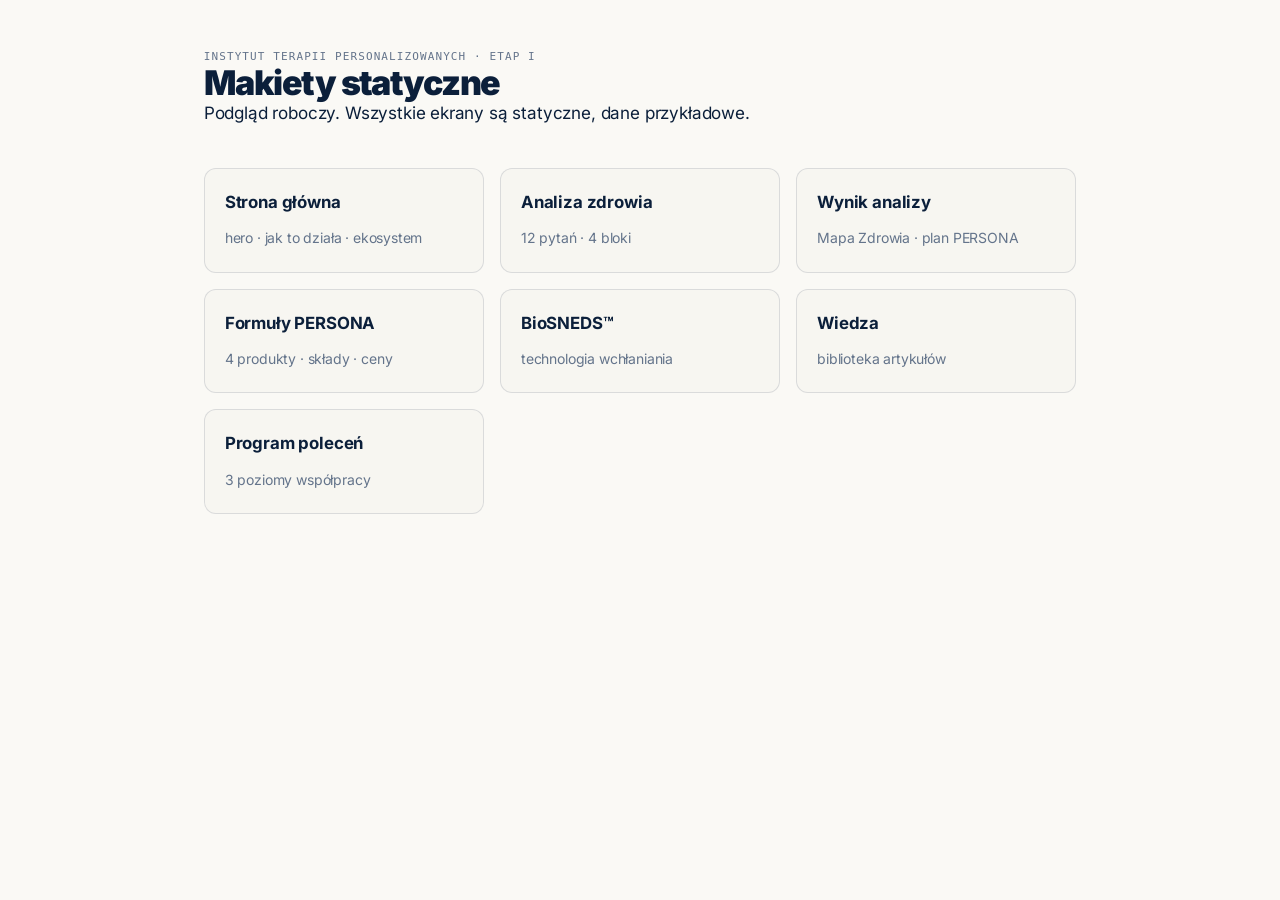
==== index.html @ d1f3e2e3 "ITP Stage I static mockups preview" ====
<!doctype html>
<html lang="pl">
<head>
<meta charset="utf-8">
<meta name="viewport" content="width=device-width, initial-scale=1">
<title>ITP — makiety Etap I</title>
<link rel="stylesheet" href="styles/tokens.css">
<style>
  body { background: var(--ivory-bright); color: var(--ink); }
  .wrap { max-width: 980px; margin-inline: auto; padding: var(--sp-9) var(--sp-gutter) var(--sp-12); }
  .grid { display: grid; gap: var(--sp-4); grid-template-columns: repeat(auto-fill, minmax(240px, 1fr)); margin-top: var(--sp-8); }
  .tile { display: block; padding: var(--sp-5); border: 1px solid var(--line); border-radius: var(--r-md, 10px); background: var(--ivory); text-decoration: none; color: inherit; transition: transform .15s ease, box-shadow .15s ease; }
  .tile:hover { transform: translateY(-2px); box-shadow: 0 8px 24px rgba(11,31,58,.10); }
  .tile b { display: block; font-size: var(--t-h5, 1.05rem); margin-bottom: var(--sp-2); }
  .tile span { font-size: var(--t-small, .875rem); color: var(--ink-muted); }
  .k { font-family: var(--ff-mono, monospace); text-transform: uppercase; letter-spacing: var(--ls-mono, .08em); font-size: var(--t-micro, .72rem); color: var(--ink-muted); }
</style>
</head>
<body>
<div class="wrap">
  <p class="k">Instytut Terapii Personalizowanych · Etap I</p>
  <h1>Makiety statyczne</h1>
  <p>Podgląd roboczy. Wszystkie ekrany są statyczne, dane przykładowe.</p>
  <div class="grid">
    <a class="tile" href="mockups/hero.html"><b>Strona główna</b><span>hero · jak to działa · ekosystem</span></a>
    <a class="tile" href="mockups/quiz.html"><b>Analiza zdrowia</b><span>12 pytań · 4 bloki</span></a>
    <a class="tile" href="mockups/result.html"><b>Wynik analizy</b><span>Mapa Zdrowia · plan PERSONA</span></a>
    <a class="tile" href="mockups/product.html"><b>Formuły PERSONA</b><span>4 produkty · składy · ceny</span></a>
    <a class="tile" href="mockups/biosneds.html"><b>BioSNEDS™</b><span>technologia wchłaniania</span></a>
    <a class="tile" href="mockups/blog.html"><b>Wiedza</b><span>biblioteka artykułów</span></a>
    <a class="tile" href="mockups/affiliate.html"><b>Program poleceń</b><span>3 poziomy współpracy</span></a>
  </div>
</div>
</body>
</html>
---- styles/tokens.css ----
/* ==========================================================================
   ITP — DESIGN TOKENS + SHARED COMPONENT LAYER
   Authority: "ARCHITECTURAL AND STRATEGIC DOCUMENT: ITP PLATFORM (PERSONA)",
   section 7.2 (Color Palette and UI Kit). That document has precedence over
   every earlier project description.

   Palette   navy #0B1F3A · charcoal #202124 · off-white #F7F6F1 / #FAF9F5
             electric cyan #00CFFF (technology / personalization accent only)
   Type      headings Inter Black/ExtraBold · body Inter Regular/Medium
             technical parameters, identifiers, code: Space Mono
   Craft bar Function Health (functionhealth.com) — captured desktop 1440 and
             mobile 390 in ref/functionhealth/. Matched: floating pill nav,
             sticky promo bar, 64-80px display scale, 11px/1.1px-tracked mono
             micro-labels, 12px cards with inline UI artefacts, numbered steps,
             999px pill CTA pairs, very generous vertical rhythm.
             Pushed further: Inter Black instead of a light didone, cyan
             hairline data-viz, hexagonal profile geometry, mono parameter
             tables, navy full-bleed technology chapters.
   ========================================================================== */

/* --------------------------------------------------------------------------
   0 · FONTS (self-hosted; latin + latin-ext for Polish diacritics)
   ----------------------------------------------------------------------- */

@font-face {
  font-family: 'Inter';
  font-style: normal;
  font-weight: 100 900;
  font-display: swap;
  src: url('../fonts/inter-latin-ext.woff2') format('woff2');
  unicode-range: U+0100-02BA, U+02BD-02C5, U+02C7-02CC, U+02CE-02D7, U+02DD-02FF,
    U+0304, U+0308, U+0329, U+1D00-1DBF, U+1E00-1E9F, U+1EF2-1EFF, U+2020,
    U+20A0-20AB, U+20AD-20C0, U+2113, U+2C60-2C7F, U+A720-A7FF;
}
@font-face {
  font-family: 'Inter';
  font-style: normal;
  font-weight: 100 900;
  font-display: swap;
  src: url('../fonts/inter-latin.woff2') format('woff2');
  unicode-range: U+0000-00FF, U+0131, U+0152-0153, U+02BB-02BC, U+02C6, U+02DA,
    U+02DC, U+0304, U+0308, U+0329, U+2000-206F, U+20AC, U+2122, U+2191, U+2193,
    U+2212, U+2215, U+FEFF, U+FFFD;
}
@font-face {
  font-family: 'Space Mono';
  font-style: normal;
  font-weight: 400;
  font-display: swap;
  src: url('../fonts/spacemono-400-latin-ext.woff2') format('woff2');
  unicode-range: U+0100-02BA, U+02BD-02C5, U+02C7-02CC, U+02CE-02D7, U+02DD-02FF,
    U+0304, U+0308, U+0329, U+1D00-1DBF, U+1E00-1E9F, U+1EF2-1EFF, U+2020,
    U+20A0-20AB, U+20AD-20C0, U+2113, U+2C60-2C7F, U+A720-A7FF;
}
@font-face {
  font-family: 'Space Mono';
  font-style: normal;
  font-weight: 400;
  font-display: swap;
  src: url('../fonts/spacemono-400-latin.woff2') format('woff2');
  unicode-range: U+0000-00FF, U+0131, U+0152-0153, U+02BB-02BC, U+02C6, U+02DA,
    U+02DC, U+0304, U+0308, U+0329, U+2000-206F, U+20AC, U+2122, U+2191, U+2193,
    U+2212, U+2215, U+FEFF, U+FFFD;
}
@font-face {
  font-family: 'Space Mono';
  font-style: normal;
  font-weight: 700;
  font-display: swap;
  src: url('../fonts/spacemono-700-latin-ext.woff2') format('woff2');
  unicode-range: U+0100-02BA, U+02BD-02C5, U+02C7-02CC, U+02CE-02D7, U+02DD-02FF,
    U+0304, U+0308, U+0329, U+1D00-1DBF, U+1E00-1E9F, U+1EF2-1EFF, U+2020,
    U+20A0-20AB, U+20AD-20C0, U+2113, U+2C60-2C7F, U+A720-A7FF;
}
@font-face {
  font-family: 'Space Mono';
  font-style: normal;
  font-weight: 700;
  font-display: swap;
  src: url('../fonts/spacemono-700-latin.woff2') format('woff2');
  unicode-range: U+0000-00FF, U+0131, U+0152-0153, U+02BB-02BC, U+02C6, U+02DA,
    U+02DC, U+0304, U+0308, U+0329, U+2000-206F, U+20AC, U+2122, U+2191, U+2193,
    U+2212, U+2215, U+FEFF, U+FFFD;
}

:root {

  /* ----------------------------------------------------------------------
     1 · COLOUR — three families only: navy, off-white, electric cyan.
     Product-line hues are the single sanctioned exception (doc 7.2).
     ------------------------------------------------------------------- */

  /* Navy — the deep colour: text, structures, technology chapters */
  --navy-950: #060F1F;   /* deepest ground, footer                        */
  --navy-900: #0B1F3A;   /* CANONICAL corporate navy (doc 7.2)            */
  --navy-800: #102A4C;   /* lifted navy surface, cards on navy            */
  --navy-700: #16375F;   /* hover / raised                                */
  --navy-600: #1D4675;   /* borders and dividers on navy                  */
  --navy-500: #2C5B8F;   /* muted structure on navy                       */
  --charcoal: #202124;   /* charcoal black (doc 7.2) — mono, fine print   */

  /* Off-white / ivory — the primary background */
  --ivory:        #F7F6F1;  /* CANONICAL primary background (doc 7.2)     */
  --ivory-bright: #FAF9F5;  /* CANONICAL alternate background (doc 7.2)   */
  --ivory-white:  #FFFFFF;  /* card ground where maximum lift is needed   */
  --ivory-sunk:   #EFEDE6;  /* recessed panels, table zebra, input wells  */
  --ivory-edge:   #E3E0D6;  /* warm hairline on light grounds             */

  /* Electric cyan — technology and personalization ONLY. Never decorative. */
  --cyan:       #00CFFF;    /* CANONICAL accent (doc 7.2)                 */
  --cyan-deep:  #0084AD;    /* cyan that passes AA as text on off-white   */
  --cyan-ink:   #005E7C;    /* cyan-family text at small sizes            */
  --cyan-soft:  #7FE4FF;    /* cyan on navy, secondary data series        */
  --cyan-wash:  #E4F8FF;    /* palest cyan fill on off-white              */
  --cyan-glow:  rgba(0, 207, 255, .30);  /* focus ring, molecular glow    */
  --cyan-haze:  rgba(0, 207, 255, .10);  /* faint tech tint               */

  /* Product-line identity (doc 7.2: "each formula has its own colour code") */
  --f1-digest:  #E5943C;    /* Formula 1 · DigestEase Pro                 */
  --f2-neuro:   #7C6CF5;    /* Formula 2 · NeuroSynapse                   */
  --f3-inflam:  #F2635A;    /* Formula 3 · InflamShield                   */
  --f4-vital:   #00C39A;    /* Formula 4 · VitalCore                      */

  /* Text roles */
  --ink:        #0B1F3A;    /* headings and body on off-white             */
  --ink-2:      #3B4C63;    /* lead paragraphs                            */
  --ink-muted:  #64748B;    /* captions, secondary                        */
  --ink-faint:  #8A96A8;    /* disabled, placeholder                      */
  --on-navy:        #F7F6F1;
  --on-navy-soft:   rgba(247, 246, 241, .76);
  --on-navy-muted:  rgba(247, 246, 241, .56);
  --on-navy-faint:  rgba(247, 246, 241, .34);

  /* Hairlines */
  --line:         rgba(11, 31, 58, .12);
  --line-strong:  rgba(11, 31, 58, .22);
  --line-solid:   #E3E0D6;
  --line-navy:    rgba(247, 246, 241, .14);
  --line-navy-hi: rgba(247, 246, 241, .26);
  --line-cyan:    rgba(0, 207, 255, .38);

  /* Semantic */
  --ok:    #0F9D6B;
  --warn:  #C97A16;
  --alert: #D64545;

  /* ----------------------------------------------------------------------
     2 · TYPE
     ------------------------------------------------------------------- */

  --font-sans: 'Inter', ui-sans-serif, -apple-system, BlinkMacSystemFont,
    'Segoe UI', Roboto, Arial, sans-serif;
  --font-mono: 'Space Mono', 'JetBrains Mono', ui-monospace, SFMono-Regular,
    Menlo, Consolas, monospace;

  /* Display ramp — Inter Black, tight tracking, near-solid leading.
     Matches the Function Health 80/64/45/34px rhythm at our weight. */
  --t-display-1: clamp(2.85rem, 7.2vw, 5.25rem);  /* 46 -> 84px  hero      */
  --t-display-2: clamp(2.1rem, 4.6vw, 3.9rem);    /* 34 -> 62px  section   */
  --t-display-3: clamp(1.7rem, 2.6vw, 2.7rem);    /* 27 -> 43px  subsection*/
  --t-display-4: clamp(1.35rem, 1.7vw, 1.6rem);   /* 22 -> 26px  card head */
  --t-lead:      clamp(1.06rem, 1.25vw, 1.28rem); /* 17 -> 20.5px lead     */
  --t-body:      1.0625rem;                        /* 17px                  */
  --t-body-sm:   0.9375rem;                        /* 15px                  */
  --t-caption:   0.8125rem;                        /* 13px                  */
  --t-micro:     0.6875rem;                        /* 11px — mono labels    */

  --w-black:    900;
  --w-extra:    800;
  --w-bold:     700;
  --w-semi:     600;
  --w-medium:   500;
  --w-regular:  400;

  --ls-display: -.045em;   /* Inter Black needs negative tracking          */
  --ls-display-tight: -.05em;
  --ls-head:    -.03em;
  --ls-body:    -.01em;
  --ls-mono:    .10em;
  --ls-mono-wide: .16em;

  --lh-display: .93;
  --lh-head:    1.02;
  --lh-lead:    1.45;
  --lh-body:    1.62;

  /* ----------------------------------------------------------------------
     3 · SPACE — 4px base, generous section rhythm
     ------------------------------------------------------------------- */

  --sp-1: 4px;   --sp-2: 8px;    --sp-3: 12px;  --sp-4: 16px;
  --sp-5: 20px;  --sp-6: 24px;   --sp-7: 32px;  --sp-8: 40px;
  --sp-9: 48px;  --sp-10: 64px;  --sp-11: 80px; --sp-12: 96px;
  --sp-13: 128px; --sp-14: 160px;

  --sp-section:  clamp(72px, 9.5vw, 152px);   /* vertical section padding  */
  --sp-gutter:   clamp(20px, 4.2vw, 56px);    /* page side gutter          */
  --w-page:      1280px;                       /* max content width         */
  --w-narrow:    720px;                        /* measure for prose         */
  --w-mid:       960px;

  /* ----------------------------------------------------------------------
     4 · RADII, ELEVATION, MOTION
     ------------------------------------------------------------------- */

  --r-pill: 999px;
  --r-sm:   6px;
  --r-md:   12px;   /* Function Health card radius                        */
  --r-lg:   20px;
  --r-xl:   28px;

  --sh-1: 0 1px 2px rgba(11, 31, 58, .05);
  --sh-2: 0 2px 8px rgba(11, 31, 58, .06), 0 1px 2px rgba(11, 31, 58, .04);
  --sh-3: 0 12px 32px rgba(11, 31, 58, .09), 0 2px 6px rgba(11, 31, 58, .05);
  --sh-4: 0 28px 64px rgba(11, 31, 58, .14), 0 4px 12px rgba(11, 31, 58, .06);
  --sh-nav: 0 6px 28px rgba(6, 15, 31, .12);
  --sh-cyan: 0 0 0 1px var(--line-cyan), 0 8px 28px rgba(0, 207, 255, .16);

  --ease: cubic-bezier(.22, .61, .36, 1);
  --ease-out: cubic-bezier(.16, 1, .3, 1);
  --dur-1: 140ms;
  --dur-2: 240ms;
  --dur-3: 420ms;

  --ring: 0 0 0 3px var(--cyan-glow), 0 0 0 1px var(--cyan-deep);
}

/* ==========================================================================
   BASE
   ========================================================================== */

*, *::before, *::after { box-sizing: border-box; }

html {
  -webkit-text-size-adjust: 100%;
  scroll-behavior: smooth;
}

body {
  margin: 0;
  background: var(--ivory);
  color: var(--ink);
  font-family: var(--font-sans);
  font-size: var(--t-body);
  font-weight: var(--w-regular);
  line-height: var(--lh-body);
  letter-spacing: var(--ls-body);
  -webkit-font-smoothing: antialiased;
  -moz-osx-font-smoothing: grayscale;
  font-feature-settings: 'cv11' 1, 'ss01' 1;
}

h1, h2, h3, h4, h5 {
  margin: 0;
  font-weight: var(--w-black);
  letter-spacing: var(--ls-display);
  line-height: var(--lh-head);
  text-wrap: balance;
}

p { margin: 0; text-wrap: pretty; }

a { color: inherit; }

img, svg, canvas { display: block; max-width: 100%; }

button, input, select, textarea {
  font: inherit;
  letter-spacing: inherit;
  color: inherit;
}

:focus-visible {
  outline: none;
  box-shadow: var(--ring);
  border-radius: var(--r-sm);
}

::selection { background: var(--cyan); color: var(--navy-900); }

/* ==========================================================================
   TYPE UTILITIES
   ========================================================================== */

.t-d1 { font-size: var(--t-display-1); font-weight: var(--w-black);
        letter-spacing: var(--ls-display-tight); line-height: var(--lh-display); }
.t-d2 { font-size: var(--t-display-2); font-weight: var(--w-black);
        letter-spacing: var(--ls-display); line-height: .98; }
.t-d3 { font-size: var(--t-display-3); font-weight: var(--w-extra);
        letter-spacing: var(--ls-head); line-height: 1.06; }
.t-d4 { font-size: var(--t-display-4); font-weight: var(--w-bold);
        letter-spacing: var(--ls-head); line-height: 1.18; }
.t-lead { font-size: var(--t-lead); font-weight: var(--w-regular);
          line-height: var(--lh-lead); color: var(--ink-2);
          letter-spacing: -.012em; }
.t-caption { font-size: var(--t-caption); line-height: 1.5; color: var(--ink-muted); }

/* Cyan is the personalization accent: use it on a word, never on a sentence. */
.t-accent { color: var(--cyan-deep); }
.on-navy .t-accent, .navy .t-accent { color: var(--cyan); }

/* Mono — technical parameters, doses, prices, identifiers, code (doc 7.2) */
.mono {
  font-family: var(--font-mono);
  font-variant-ligatures: none;
  font-feature-settings: 'tnum' 1;
}

.eyebrow {
  display: inline-flex;
  align-items: center;
  gap: var(--sp-2);
  font-family: var(--font-mono);
  font-size: var(--t-micro);
  font-weight: var(--w-bold);
  letter-spacing: var(--ls-mono-wide);
  text-transform: uppercase;
  color: var(--cyan-ink);
  margin: 0;
}
.eyebrow::before {
  content: '';
  width: 18px;
  height: 1px;
  background: var(--cyan-deep);
}
.on-navy .eyebrow, .navy .eyebrow { color: var(--cyan-soft); }
.on-navy .eyebrow::before, .navy .eyebrow::before { background: var(--cyan); }
.eyebrow--bare::before { display: none; }

/* Section index numerals: 01 / 02 / 03 in mono, the Function Health device */
.index-num {
  font-family: var(--font-mono);
  font-size: var(--t-micro);
  font-weight: var(--w-bold);
  letter-spacing: var(--ls-mono-wide);
  color: var(--cyan-ink);
}

/* ==========================================================================
   LAYOUT
   ========================================================================== */

.wrap { width: 100%; max-width: var(--w-page); margin-inline: auto;
        padding-inline: var(--sp-gutter); }
.wrap--narrow { max-width: var(--w-narrow); }
.wrap--mid { max-width: var(--w-mid); }

.section { padding-block: var(--sp-section); }
.section--tight { padding-block: clamp(48px, 6vw, 88px); }
.section--ivory { background: var(--ivory); }
.section--bright { background: var(--ivory-bright); }
.section--sunk { background: var(--ivory-sunk); }

/* Navy chapter: technology and proof live on navy (doc 7.2 "deep colour") */
.section--navy, .navy {
  background: var(--navy-900);
  color: var(--on-navy);
}
.section--navy h1, .section--navy h2, .section--navy h3,
.navy h1, .navy h2, .navy h3 { color: var(--on-navy); }
.section--navy .t-lead, .navy .t-lead { color: var(--on-navy-soft); }
.section--navy .t-caption, .navy .t-caption { color: var(--on-navy-muted); }

.section-head { display: grid; gap: var(--sp-5); max-width: 46ch; }
.section-head--center { max-width: 62ch; margin-inline: auto;
                        justify-items: center; text-align: center; }

.rule { height: 1px; background: var(--line); border: 0; margin: 0; }
.navy .rule, .section--navy .rule { background: var(--line-navy); }

.grid { display: grid; gap: var(--sp-6); }
.grid--2 { grid-template-columns: repeat(2, minmax(0, 1fr)); }
.grid--3 { grid-template-columns: repeat(3, minmax(0, 1fr)); }
.grid--4 { grid-template-columns: repeat(4, minmax(0, 1fr)); }

@media (max-width: 900px) {
  .grid--3, .grid--4 { grid-template-columns: repeat(2, minmax(0, 1fr)); }
}
@media (max-width: 640px) {
  .grid--2, .grid--3, .grid--4 { grid-template-columns: minmax(0, 1fr); }
}

/* ==========================================================================
   BUTTONS
   Contrast decision: electric cyan is a 0.72-luminance hue, so it is never a
   text colour on off-white and never a fill behind off-white text. On light
   grounds the primary CTA is navy; on navy grounds the primary CTA is cyan
   with navy text. Cyan therefore always reads as "the technology colour".
   ========================================================================== */

.btn {
  --btn-bg: transparent;
  --btn-fg: var(--ink);
  --btn-bd: var(--line-strong);
  display: inline-flex;
  align-items: center;
  justify-content: center;
  gap: var(--sp-2);
  min-height: 52px;
  padding: 0 var(--sp-7);
  border: 1px solid var(--btn-bd);
  border-radius: var(--r-pill);
  background: var(--btn-bg);
  color: var(--btn-fg);
  font-size: var(--t-body-sm);
  font-weight: var(--w-bold);
  letter-spacing: -.005em;
  text-decoration: none;
  cursor: pointer;
  transition: transform var(--dur-1) var(--ease),
              background var(--dur-2) var(--ease),
              border-color var(--dur-2) var(--ease),
              box-shadow var(--dur-2) var(--ease);
}
.btn:hover { transform: translateY(-1px); }
.btn:active { transform: translateY(0); }

.btn--primary {
  --btn-bg: var(--navy-900);
  --btn-fg: var(--ivory);
  --btn-bd: var(--navy-900);
  box-shadow: var(--sh-2);
}
.btn--primary:hover { --btn-bg: var(--navy-700); --btn-bd: var(--navy-700);
                      box-shadow: var(--sh-3); }

.btn--ghost { --btn-bg: transparent; --btn-fg: var(--ink); --btn-bd: var(--line-strong); }
.btn--ghost:hover { --btn-bd: var(--navy-900); }

/* On navy: cyan fill, navy ink — the loudest thing on the page */
.navy .btn--primary, .section--navy .btn--primary, .btn--cyan {
  --btn-bg: var(--cyan);
  --btn-fg: var(--navy-900);
  --btn-bd: var(--cyan);
  box-shadow: 0 8px 28px rgba(0, 207, 255, .22);
}
.navy .btn--primary:hover, .section--navy .btn--primary:hover, .btn--cyan:hover {
  --btn-bg: var(--cyan-soft); --btn-bd: var(--cyan-soft);
}
.navy .btn--ghost, .section--navy .btn--ghost {
  --btn-fg: var(--on-navy); --btn-bd: var(--line-navy-hi);
}
.navy .btn--ghost:hover, .section--navy .btn--ghost:hover { --btn-bd: var(--cyan); }

.btn--sm { min-height: 40px; padding: 0 var(--sp-5); font-size: var(--t-caption); }
.btn--lg { min-height: 60px; padding: 0 var(--sp-8); font-size: var(--t-body); }
.btn--block { width: 100%; }

.btn-row { display: flex; flex-wrap: wrap; gap: var(--sp-3); align-items: center; }
.btn-row--center { justify-content: center; }

/* Text link with the cyan underline signature */
.link {
  color: inherit;
  text-decoration: none;
  font-weight: var(--w-semi);
  border-bottom: 2px solid var(--cyan);
  padding-bottom: 1px;
  transition: border-color var(--dur-2) var(--ease), color var(--dur-2) var(--ease);
}
.link:hover { border-color: var(--navy-900); }
.navy .link:hover, .section--navy .link:hover { border-color: var(--ivory); }

/* ==========================================================================
   SURFACES
   ========================================================================== */

.card {
  background: var(--ivory-bright);
  border: 1px solid var(--line);
  border-radius: var(--r-md);
  padding: clamp(20px, 2.4vw, 32px);
}
.card--lift { background: var(--ivory-white); box-shadow: var(--sh-2); border-color: var(--line); }
.card--sunk { background: var(--ivory-sunk); border-color: transparent; }
.card--navy { background: var(--navy-800); border-color: var(--line-navy);
              color: var(--on-navy); }
.card--tech { background: var(--cyan-wash); border-color: var(--line-cyan); }
.navy .card, .section--navy .card {
  background: var(--navy-800); border-color: var(--line-navy); color: var(--on-navy);
}

/* Chip / tag */
.chip {
  display: inline-flex; align-items: center; gap: var(--sp-2);
  padding: 6px var(--sp-3);
  border: 1px solid var(--line-strong);
  border-radius: var(--r-pill);
  font-family: var(--font-mono);
  font-size: var(--t-micro);
  font-weight: var(--w-bold);
  letter-spacing: var(--ls-mono);
  text-transform: uppercase;
  color: var(--ink-2);
  background: transparent;
}
.chip--tech { border-color: var(--line-cyan); color: var(--cyan-ink);
              background: var(--cyan-wash); }
.navy .chip, .section--navy .chip { border-color: var(--line-navy-hi);
                                    color: var(--on-navy-soft); }
.navy .chip--tech, .section--navy .chip--tech {
  border-color: var(--line-cyan); color: var(--cyan); background: rgba(0,207,255,.08);
}

/* Statistic — mono numeral over a label, hairline separated (FH hero device) */
.stat { display: grid; gap: 4px; }
.stat__num {
  font-family: var(--font-mono);
  font-size: clamp(1.4rem, 2vw, 1.9rem);
  font-weight: var(--w-bold);
  letter-spacing: -.02em;
  line-height: 1;
}
.stat__label { font-size: var(--t-caption); color: var(--ink-muted); }
.navy .stat__label, .section--navy .stat__label { color: var(--on-navy-muted); }
.navy .stat__num, .section--navy .stat__num { color: var(--cyan); }

.stat-row {
  display: flex; flex-wrap: wrap; gap: clamp(20px, 3vw, 48px);
  align-items: flex-start;
}
.stat-row > .stat + .stat {
  padding-left: clamp(20px, 3vw, 48px);
  border-left: 1px solid var(--line);
}
.navy .stat-row > .stat + .stat, .section--navy .stat-row > .stat + .stat {
  border-left-color: var(--line-navy);
}

/* Parameter table — the mono voice for laboratory values */
.params { width: 100%; border-collapse: collapse; font-size: var(--t-body-sm); }
.params th, .params td { text-align: left; padding: var(--sp-3) var(--sp-4);
                         border-bottom: 1px solid var(--line); }
.params thead th {
  font-family: var(--font-mono); font-size: var(--t-micro);
  font-weight: var(--w-bold); letter-spacing: var(--ls-mono-wide);
  text-transform: uppercase; color: var(--ink-muted);
  border-bottom-color: var(--line-strong);
}
.params td.num, .params .mono { font-family: var(--font-mono);
                                font-feature-settings: 'tnum' 1; }
.params td.num { text-align: right; font-weight: var(--w-bold); }
.navy .params th, .navy .params td,
.section--navy .params th, .section--navy .params td {
  border-bottom-color: var(--line-navy);
}
.navy .params thead th, .section--navy .params thead th { color: var(--on-navy-muted); }

/* ==========================================================================
   HEXAGON GEOMETRY — the profile signature (doc 8.2: six hexagons for
   Energy, Sleep, Stress, Digestion, Focus, Immunity)
   ========================================================================== */

.hex {
  --hex-size: 96px;
  --hex-fill: var(--cyan-wash);
  width: var(--hex-size);
  aspect-ratio: 1 / 1.1547;
  clip-path: polygon(50% 0%, 100% 25%, 100% 75%, 50% 100%, 0% 75%, 0% 25%);
  background: var(--hex-fill);
  display: grid;
  place-content: center;
  text-align: center;
}
.hex--tech { --hex-fill: var(--cyan); color: var(--navy-900); }
.hex--navy { --hex-fill: var(--navy-900); color: var(--on-navy); }
.hex--outline { --hex-fill: transparent;
                background: linear-gradient(var(--cyan-wash), var(--cyan-wash)); }

/* ==========================================================================
   CHROME — sticky trust bar + floating pill nav (doc 7.1 section 0)
   ========================================================================== */

.trustbar {
  position: relative;
  z-index: 60;
  background: var(--navy-900);
  color: var(--on-navy-soft);
  font-family: var(--font-mono);
  font-size: var(--t-micro);
  font-weight: var(--w-regular);
  letter-spacing: var(--ls-mono);
  text-transform: uppercase;
}
.trustbar__inner {
  display: flex; align-items: center; justify-content: center; gap: var(--sp-4);
  min-height: 36px; padding-inline: var(--sp-gutter); text-align: center;
}
.trustbar b { color: var(--cyan); font-weight: var(--w-bold); }
.trustbar__dot { color: var(--navy-500); }

.sitehead {
  position: sticky; top: 0; z-index: 50;
  padding: var(--sp-3) 0;
  background: color-mix(in srgb, var(--ivory) 82%, transparent);
  backdrop-filter: saturate(140%) blur(14px);
  border-bottom: 1px solid transparent;
  transition: border-color var(--dur-2) var(--ease);
}
.sitehead--floating { background: transparent; backdrop-filter: none; }
.sitehead__bar {
  display: flex; align-items: center; gap: var(--sp-6);
  min-height: 60px;
  padding: 0 var(--sp-5) 0 var(--sp-6);
  border: 1px solid var(--line);
  border-radius: var(--r-pill);
  background: color-mix(in srgb, var(--ivory-white) 88%, transparent);
  backdrop-filter: saturate(160%) blur(16px);
  box-shadow: var(--sh-nav);
}
.sitehead__brand {
  display: inline-flex; align-items: center; gap: var(--sp-3);
  font-weight: var(--w-black); letter-spacing: var(--ls-display);
  font-size: 1.15rem; text-decoration: none; color: var(--navy-900);
}
.sitehead__nav { display: flex; align-items: center; gap: var(--sp-5);
                 margin-left: auto; }
.sitehead__nav a {
  text-decoration: none; font-size: var(--t-body-sm);
  font-weight: var(--w-medium); color: var(--ink-2);
  transition: color var(--dur-1) var(--ease);
}
.sitehead__nav a:hover { color: var(--navy-900); }
.sitehead__actions { display: flex; align-items: center; gap: var(--sp-3); }

.menu-toggle {
  display: none; align-items: center; justify-content: center;
  width: 44px; height: 44px; margin-left: auto;
  border: 1px solid var(--line-strong); border-radius: var(--r-pill);
  background: transparent; cursor: pointer;
}
.menu-panel {
  display: none; margin-top: var(--sp-3); padding: var(--sp-5);
  border: 1px solid var(--line); border-radius: var(--r-lg);
  background: var(--ivory-white); box-shadow: var(--sh-3);
}
.menu-panel.is-open { display: grid; gap: var(--sp-4); }
.menu-panel a { text-decoration: none; font-weight: var(--w-semi); }

@media (max-width: 1080px) {
  .sitehead__nav { display: none; }
  .menu-toggle { display: inline-flex; }
  .sitehead__actions .btn--nav-hide { display: none; }
}

/* Footer (doc 7.1 section 9) */
.sitefoot { background: var(--navy-950); color: var(--on-navy-soft);
            padding-block: var(--sp-12) var(--sp-8); }
.sitefoot h4 {
  font-family: var(--font-mono); font-size: var(--t-micro);
  font-weight: var(--w-bold); letter-spacing: var(--ls-mono-wide);
  text-transform: uppercase; color: var(--on-navy-muted);
  margin-bottom: var(--sp-4);
}
.sitefoot a { text-decoration: none; color: var(--on-navy-soft);
              font-size: var(--t-body-sm); }
.sitefoot a:hover { color: var(--cyan); }
.sitefoot__links { display: grid; gap: var(--sp-3); }

/* The legally required notice (doc 1.3) — must be legible, never a whisper */
.disclaimer {
  font-size: var(--t-caption);
  line-height: 1.55;
  color: var(--ink-2);
  border-left: 2px solid var(--cyan);
  padding-left: var(--sp-4);
}
.navy .disclaimer, .section--navy .disclaimer, .sitefoot .disclaimer {
  color: var(--on-navy-soft);
}

/* ==========================================================================
   PRICE — the hidden-store asymmetry, 249 open store vs 179 in a set
   ========================================================================== */

.price { display: flex; align-items: baseline; gap: var(--sp-3);
         font-family: var(--font-mono); }
.price__now { font-size: clamp(1.5rem, 2.2vw, 2rem); font-weight: var(--w-bold);
              letter-spacing: -.03em; }
.price__was { font-size: var(--t-body-sm); color: var(--ink-muted);
              text-decoration: line-through; }
.price__unit { font-size: var(--t-caption); color: var(--ink-muted); }
.navy .price__was, .section--navy .price__was { color: var(--on-navy-muted); }
.navy .price__unit, .section--navy .price__unit { color: var(--on-navy-muted); }

/* ==========================================================================
   FORM CONTROLS
   ========================================================================== */

.field { display: grid; gap: var(--sp-2); }
.field__label {
  font-family: var(--font-mono); font-size: var(--t-micro);
  font-weight: var(--w-bold); letter-spacing: var(--ls-mono-wide);
  text-transform: uppercase; color: var(--ink-muted);
}
.input {
  min-height: 52px; padding: 0 var(--sp-4);
  border: 1px solid var(--line-strong); border-radius: var(--r-sm);
  background: var(--ivory-white); color: var(--ink);
  font-size: var(--t-body);
  transition: border-color var(--dur-2) var(--ease), box-shadow var(--dur-2) var(--ease);
}
.input::placeholder { color: var(--ink-faint); }
.input:focus { border-color: var(--cyan-deep); box-shadow: var(--ring); outline: none; }
.navy .input, .section--navy .input {
  background: var(--navy-800); border-color: var(--line-navy-hi); color: var(--on-navy);
}
.navy .input::placeholder, .section--navy .input::placeholder { color: var(--on-navy-faint); }

/* Selectable answer tile (quiz) */
.option {
  display: flex; align-items: center; gap: var(--sp-4);
  width: 100%; padding: var(--sp-4) var(--sp-5);
  border: 1px solid var(--line-strong); border-radius: var(--r-md);
  background: var(--ivory-white); text-align: left; cursor: pointer;
  font-size: var(--t-body); font-weight: var(--w-medium);
  transition: border-color var(--dur-1) var(--ease),
              background var(--dur-1) var(--ease),
              box-shadow var(--dur-1) var(--ease);
}
.option:hover { border-color: var(--cyan-deep); }
.option[aria-checked='true'], .option.is-selected {
  border-color: var(--cyan-deep);
  background: var(--cyan-wash);
  box-shadow: inset 0 0 0 1px var(--cyan-deep);
}
.option__key {
  font-family: var(--font-mono); font-size: var(--t-micro);
  font-weight: var(--w-bold); letter-spacing: var(--ls-mono);
  color: var(--ink-muted); min-width: 18px;
}
.option[aria-checked='true'] .option__key, .option.is-selected .option__key {
  color: var(--cyan-ink);
}

/* Progress — mono counter plus cyan hairline */
.progress { display: grid; gap: var(--sp-2); }
.progress__meta {
  display: flex; justify-content: space-between;
  font-family: var(--font-mono); font-size: var(--t-micro);
  font-weight: var(--w-bold); letter-spacing: var(--ls-mono-wide);
  text-transform: uppercase; color: var(--ink-muted);
}
.progress__track { height: 3px; background: var(--line); border-radius: var(--r-pill); }
.progress__fill { height: 100%; background: var(--cyan); border-radius: var(--r-pill);
                  transition: width var(--dur-3) var(--ease-out); }

/* ==========================================================================
   ACCESSIBILITY
   ========================================================================== */

.visually-hidden {
  position: absolute !important; width: 1px; height: 1px;
  padding: 0; margin: -1px; overflow: hidden;
  clip: rect(0 0 0 0); clip-path: inset(50%); white-space: nowrap; border: 0;
}

.skip-link {
  position: absolute; left: var(--sp-4); top: -60px; z-index: 100;
  padding: var(--sp-3) var(--sp-5); border-radius: var(--r-pill);
  background: var(--navy-900); color: var(--ivory);
  font-size: var(--t-body-sm); font-weight: var(--w-bold); text-decoration: none;
  transition: top var(--dur-2) var(--ease);
}
.skip-link:focus { top: var(--sp-4); }

@media (prefers-reduced-motion: reduce) {
  html { scroll-behavior: auto; }
  *, *::before, *::after {
    animation-duration: .001ms !important;
    animation-iteration-count: 1 !important;
    transition-duration: .001ms !important;
  }
}

@media print {
  .trustbar, .sitehead, .menu-panel, .btn { display: none !important; }
  body { background: #fff; color: #000; }
}

/* ==========================================================================
   SCROLL REVEAL — driven by scripts/chrome.js. Used by the Problem Mirror
   (doc 7.1 section 2: "states that highlight on scroll") and any section that
   earns a staged entrance. Reduced motion resolves to the revealed state.
   ========================================================================== */

[data-itp-reveal] {
  opacity: .34;
  transform: translateY(14px);
  transition: opacity var(--dur-3) var(--ease-out),
              transform var(--dur-3) var(--ease-out),
              color var(--dur-3) var(--ease-out),
              border-color var(--dur-3) var(--ease-out);
}
[data-itp-reveal][data-itp-revealed='true'] { opacity: 1; transform: none; }

@media (prefers-reduced-motion: reduce) {
  [data-itp-reveal] { opacity: 1; transform: none; }
}

/* ==========================================================================
   TRUST BAR — narrow viewports.
   At 390px the three claims cannot sit on one line at 11px. Rather than let
   them ragged-wrap into three, tighten the type, drop the interpuncts and let
   it settle as a deliberate two-line centred block.
   ========================================================================== */

@media (max-width: 620px) {
  .trustbar { font-size: 10px; letter-spacing: .07em; }
  .trustbar__inner {
    flex-wrap: wrap;
    justify-content: center;
    column-gap: var(--sp-3);
    row-gap: 1px;
    min-height: 0;
    padding-block: 7px;
    line-height: 1.35;
  }
  .trustbar__dot { display: none; }
}
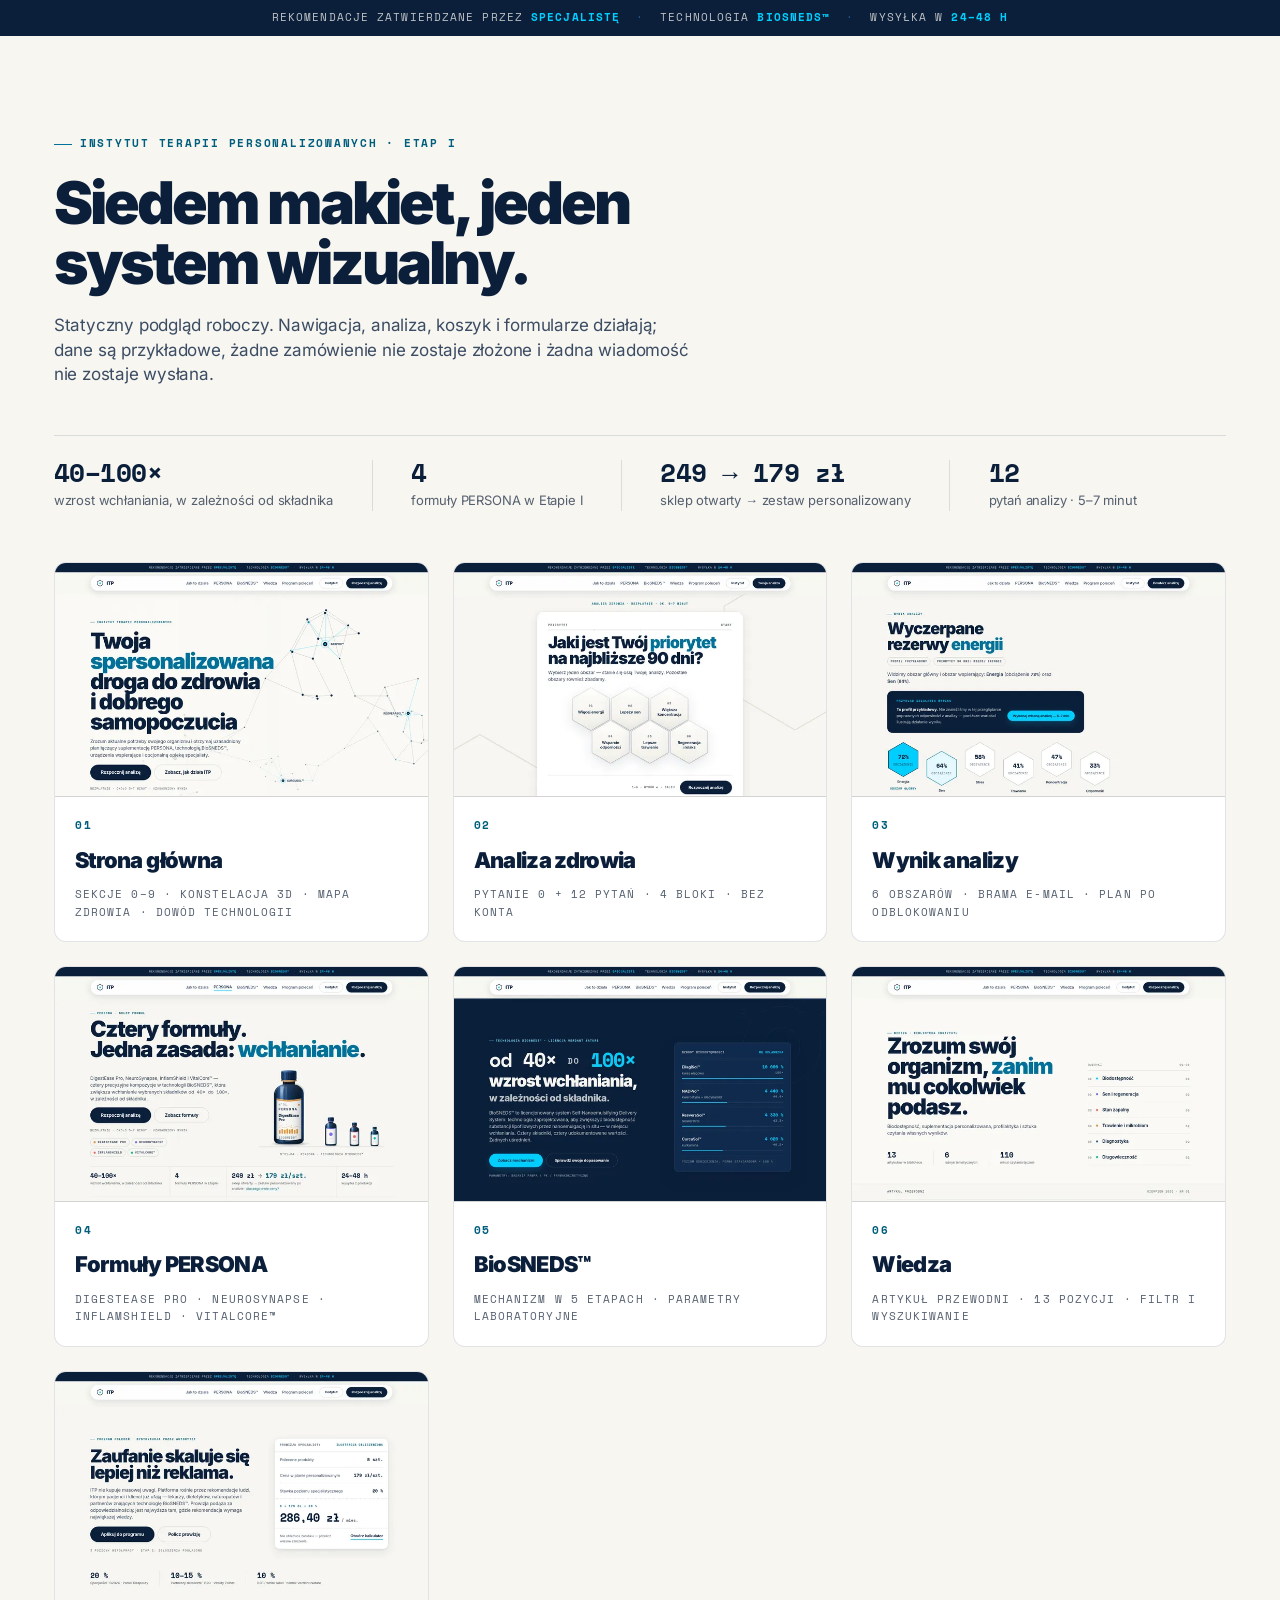
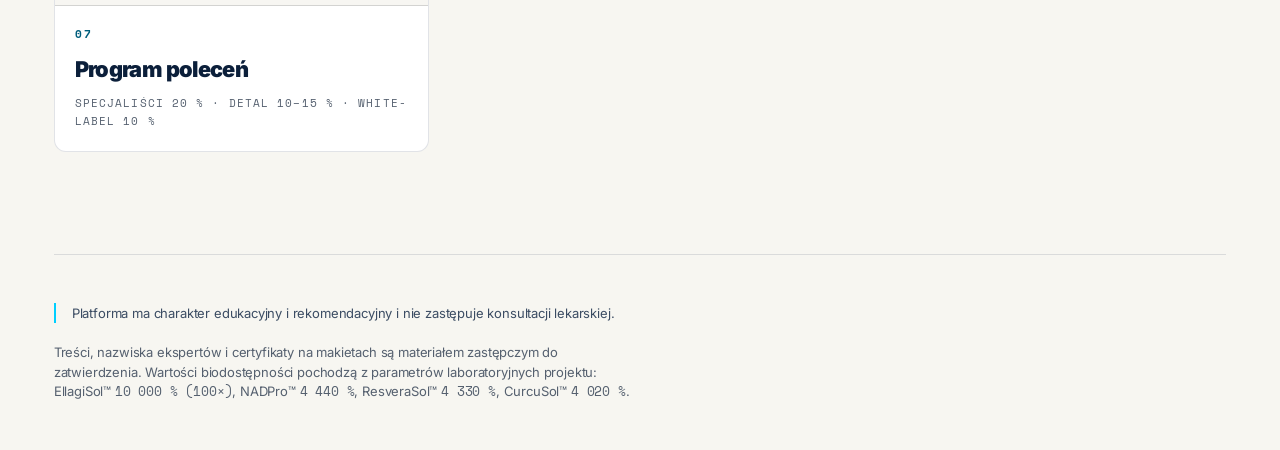
==== commit 7fa83f86: "Refresh preview with the refactored mockups Ships the seven pages rebuilt onto the visual system man" ====
--- a/index.html
+++ b/index.html
@@ -3,33 +3,174 @@
 <head>
 <meta charset="utf-8">
 <meta name="viewport" content="width=device-width, initial-scale=1">
-<title>ITP — makiety Etap I</title>
+<title>ITP — makiety Etapu I</title>
+<meta name="description" content="Statyczne makiety platformy Instytutu Terapii Personalizowanych: strona główna, analiza zdrowia, wynik, formuły PERSONA, BioSNEDS, Wiedza i program poleceń.">
 <link rel="stylesheet" href="styles/tokens.css">
 <style>
-  body { background: var(--ivory-bright); color: var(--ink); }
-  .wrap { max-width: 980px; margin-inline: auto; padding: var(--sp-9) var(--sp-gutter) var(--sp-12); }
-  .grid { display: grid; gap: var(--sp-4); grid-template-columns: repeat(auto-fill, minmax(240px, 1fr)); margin-top: var(--sp-8); }
-  .tile { display: block; padding: var(--sp-5); border: 1px solid var(--line); border-radius: var(--r-md, 10px); background: var(--ivory); text-decoration: none; color: inherit; transition: transform .15s ease, box-shadow .15s ease; }
-  .tile:hover { transform: translateY(-2px); box-shadow: 0 8px 24px rgba(11,31,58,.10); }
-  .tile b { display: block; font-size: var(--t-h5, 1.05rem); margin-bottom: var(--sp-2); }
-  .tile span { font-size: var(--t-small, .875rem); color: var(--ink-muted); }
-  .k { font-family: var(--ff-mono, monospace); text-transform: uppercase; letter-spacing: var(--ls-mono, .08em); font-size: var(--t-micro, .72rem); color: var(--ink-muted); }
+  .head { padding-block: clamp(48px, 7vw, 96px) clamp(32px, 4vw, 56px); }
+  .head h1 { font-size: var(--t-display-2); letter-spacing: var(--ls-display-tight);
+              max-width: 22ch; margin-block: var(--sp-5) var(--sp-5); }
+  .head .t-lead { max-width: 58ch; }
+
+  .facts { margin-top: var(--sp-9); padding-top: var(--sp-6);
+           border-top: 1px solid var(--line); }
+
+  .grid-cards { display: grid; gap: var(--sp-6);
+                grid-template-columns: repeat(auto-fill, minmax(320px, 1fr));
+                padding-bottom: clamp(64px, 8vw, 128px); }
+
+  .tile { display: grid; gap: 0; text-decoration: none; color: inherit;
+          border: 1px solid var(--line); border-radius: var(--r-md);
+          background: var(--ivory-white); overflow: hidden;
+          transition: transform var(--dur-2) var(--ease),
+                      box-shadow var(--dur-2) var(--ease),
+                      border-color var(--dur-2) var(--ease); }
+  .tile:hover { transform: translateY(-3px); box-shadow: var(--sh-3);
+                border-color: var(--line-cyan); }
+  .tile:focus-visible { box-shadow: var(--ring); }
+
+  /* The thumbnails are already 16:10 crops of the 1440x900 fold, so let them
+     render at their natural ratio. Forcing an aspect-ratio here re-cropped
+     them and cut the left gutter off every headline. */
+  .tile__shot { display: block; width: 100%; height: auto;
+                border-bottom: 1px solid var(--line); background: var(--ivory-sunk); }
+  .tile__body { padding: var(--sp-5); display: grid; gap: var(--sp-2); }
+  .tile__idx { font-family: var(--font-mono); font-size: var(--t-micro);
+               font-weight: var(--w-bold); letter-spacing: var(--ls-mono-wide);
+               text-transform: uppercase; color: var(--cyan-ink); }
+  .tile__name { font-size: var(--t-display-4); font-weight: var(--w-black);
+                letter-spacing: var(--ls-head); }
+  .tile__meta { font-family: var(--font-mono); font-size: var(--t-micro);
+                letter-spacing: var(--ls-mono); text-transform: uppercase;
+                color: var(--ink-muted); }
+
+  .note { padding-block: var(--sp-9); border-top: 1px solid var(--line); }
 </style>
 </head>
 <body>
-<div class="wrap">
-  <p class="k">Instytut Terapii Personalizowanych · Etap I</p>
-  <h1>Makiety statyczne</h1>
-  <p>Podgląd roboczy. Wszystkie ekrany są statyczne, dane przykładowe.</p>
-  <div class="grid">
-    <a class="tile" href="mockups/hero.html"><b>Strona główna</b><span>hero · jak to działa · ekosystem</span></a>
-    <a class="tile" href="mockups/quiz.html"><b>Analiza zdrowia</b><span>12 pytań · 4 bloki</span></a>
-    <a class="tile" href="mockups/result.html"><b>Wynik analizy</b><span>Mapa Zdrowia · plan PERSONA</span></a>
-    <a class="tile" href="mockups/product.html"><b>Formuły PERSONA</b><span>4 produkty · składy · ceny</span></a>
-    <a class="tile" href="mockups/biosneds.html"><b>BioSNEDS™</b><span>technologia wchłaniania</span></a>
-    <a class="tile" href="mockups/blog.html"><b>Wiedza</b><span>biblioteka artykułów</span></a>
-    <a class="tile" href="mockups/affiliate.html"><b>Program poleceń</b><span>3 poziomy współpracy</span></a>
+
+<div class="trustbar">
+  <div class="trustbar__inner">
+    <span>Rekomendacje zatwierdzane przez <b>specjalistę</b></span>
+    <span class="trustbar__dot" aria-hidden="true">·</span>
+    <span>Technologia <b>BioSNEDS™</b></span>
+    <span class="trustbar__dot" aria-hidden="true">·</span>
+    <span>Wysyłka w <b>24–48 h</b></span>
   </div>
 </div>
+
+<main class="wrap">
+
+  <header class="head">
+    <p class="eyebrow">Instytut Terapii Personalizowanych · Etap I</p>
+    <h1>Siedem makiet, jeden system wizualny.</h1>
+    <p class="t-lead">
+      Statyczny podgląd roboczy. Nawigacja, analiza, koszyk i formularze działają;
+      dane są przykładowe, żadne zamówienie nie zostaje złożone i żadna wiadomość
+      nie zostaje wysłana.
+    </p>
+
+    <div class="stat-row facts">
+      <div class="stat">
+        <span class="stat__num mono">40–100×</span>
+        <span class="stat__label">wzrost wchłaniania, w zależności od składnika</span>
+      </div>
+      <div class="stat">
+        <span class="stat__num mono">4</span>
+        <span class="stat__label">formuły PERSONA w Etapie I</span>
+      </div>
+      <div class="stat">
+        <span class="stat__num mono">249 → 179 zł</span>
+        <span class="stat__label">sklep otwarty → zestaw personalizowany</span>
+      </div>
+      <div class="stat">
+        <span class="stat__num mono">12</span>
+        <span class="stat__label">pytań analizy · 5–7 minut</span>
+      </div>
+    </div>
+  </header>
+
+  <div class="grid-cards">
+
+    <a class="tile" href="mockups/hero.html">
+      <img class="tile__shot" src="thumbs/hero.webp" alt="Strona główna ITP — nagłówek z konstelacją molekularną" loading="lazy" width="720" height="450">
+      <span class="tile__body">
+        <span class="tile__idx">01</span>
+        <span class="tile__name">Strona główna</span>
+        <span class="tile__meta">Sekcje 0–9 · konstelacja 3D · mapa zdrowia · dowód technologii</span>
+      </span>
+    </a>
+
+    <a class="tile" href="mockups/quiz.html">
+      <img class="tile__shot" src="thumbs/quiz.webp" alt="Analiza zdrowia — plaster miodu z priorytetami" loading="lazy" width="720" height="450">
+      <span class="tile__body">
+        <span class="tile__idx">02</span>
+        <span class="tile__name">Analiza zdrowia</span>
+        <span class="tile__meta">Pytanie 0 + 12 pytań · 4 bloki · bez konta</span>
+      </span>
+    </a>
+
+    <a class="tile" href="mockups/result.html">
+      <img class="tile__shot" src="thumbs/result.webp" alt="Wynik analizy — sześć heksagonów obciążenia" loading="lazy" width="720" height="450">
+      <span class="tile__body">
+        <span class="tile__idx">03</span>
+        <span class="tile__name">Wynik analizy</span>
+        <span class="tile__meta">6 obszarów · brama e-mail · plan po odblokowaniu</span>
+      </span>
+    </a>
+
+    <a class="tile" href="mockups/product.html">
+      <img class="tile__shot" src="thumbs/product.webp" alt="Sklep PERSONA — cztery formuły" loading="lazy" width="720" height="450">
+      <span class="tile__body">
+        <span class="tile__idx">04</span>
+        <span class="tile__name">Formuły PERSONA</span>
+        <span class="tile__meta">DigestEase Pro · NeuroSynapse · InflamShield · VitalCore™</span>
+      </span>
+    </a>
+
+    <a class="tile" href="mockups/biosneds.html">
+      <img class="tile__shot" src="thumbs/biosneds.webp" alt="BioSNEDS — technologia wchłaniania" loading="lazy" width="720" height="450">
+      <span class="tile__body">
+        <span class="tile__idx">05</span>
+        <span class="tile__name">BioSNEDS™</span>
+        <span class="tile__meta">Mechanizm w 5 etapach · parametry laboratoryjne</span>
+      </span>
+    </a>
+
+    <a class="tile" href="mockups/blog.html">
+      <img class="tile__shot" src="thumbs/blog.webp" alt="Wiedza — biblioteka artykułów" loading="lazy" width="720" height="450">
+      <span class="tile__body">
+        <span class="tile__idx">06</span>
+        <span class="tile__name">Wiedza</span>
+        <span class="tile__meta">Artykuł przewodni · 13 pozycji · filtr i wyszukiwanie</span>
+      </span>
+    </a>
+
+    <a class="tile" href="mockups/affiliate.html">
+      <img class="tile__shot" src="thumbs/affiliate.webp" alt="Program poleceń — trzy poziomy współpracy" loading="lazy" width="720" height="450">
+      <span class="tile__body">
+        <span class="tile__idx">07</span>
+        <span class="tile__name">Program poleceń</span>
+        <span class="tile__meta">Specjaliści 20 % · detal 10–15 % · white-label 10 %</span>
+      </span>
+    </a>
+
+  </div>
+
+  <section class="note">
+    <p class="disclaimer" style="max-width:74ch">
+      Platforma ma charakter edukacyjny i rekomendacyjny i nie zastępuje
+      konsultacji lekarskiej.
+    </p>
+    <p class="t-caption" style="margin-top:var(--sp-5);max-width:74ch">
+      Treści, nazwiska ekspertów i certyfikaty na makietach są materiałem
+      zastępczym do zatwierdzenia. Wartości biodostępności pochodzą z parametrów
+      laboratoryjnych projektu: EllagiSol™ <span class="mono">10 000 % (100×)</span>,
+      NADPro™ <span class="mono">4 440 %</span>, ResveraSol™ <span class="mono">4 330 %</span>,
+      CurcuSol™ <span class="mono">4 020 %</span>.
+    </p>
+  </section>
+
+</main>
 </body>
 </html>
--- a/styles/tokens.css
+++ b/styles/tokens.css
@@ -108,7 +108,7 @@
 
   /* Electric cyan — technology and personalization ONLY. Never decorative. */
   --cyan:       #00CFFF;    /* CANONICAL accent (doc 7.2)                 */
-  --cyan-deep:  #0084AD;    /* cyan that passes AA as text on off-white   */
+  --cyan-deep:  #00719A;    /* small cyan text on ivory — 4.89:1, AA      */
   --cyan-ink:   #005E7C;    /* cyan-family text at small sizes            */
   --cyan-soft:  #7FE4FF;    /* cyan on navy, secondary data series        */
   --cyan-wash:  #E4F8FF;    /* palest cyan fill on off-white              */
@@ -124,12 +124,19 @@
   /* Text roles */
   --ink:        #0B1F3A;    /* headings and body on off-white             */
   --ink-2:      #3B4C63;    /* lead paragraphs                            */
-  --ink-muted:  #64748B;    /* captions, secondary                        */
-  --ink-faint:  #8A96A8;    /* disabled, placeholder                      */
+  /* The muted and faint steps carry real content on these pages — mono
+     index numerals, multipliers, captions, field labels — so both are held
+     at or above WCAG AA 4.5:1 on #F7F6F1 rather than at the "pretty grey"
+     values they started from (#64748B measured 4.40, #8A96A8 measured 2.56).
+     Measured now: muted 5.62:1, faint 4.59:1. */
+  --ink-muted:  #55606F;    /* captions, secondary — 5.62:1 on ivory      */
+  --ink-faint:  #656E7C;    /* least emphasis that still passes — 4.59:1  */
   --on-navy:        #F7F6F1;
   --on-navy-soft:   rgba(247, 246, 241, .76);
-  --on-navy-muted:  rgba(247, 246, 241, .56);
-  --on-navy-faint:  rgba(247, 246, 241, .34);
+  /* Same reasoning on navy: .56 and .34 measured 4.1 and 2.69 against
+     #060F1F. Raised to keep the ramp while clearing AA. */
+  --on-navy-muted:  rgba(247, 246, 241, .68);
+  --on-navy-faint:  rgba(247, 246, 241, .54);
 
   /* Hairlines */
   --line:         rgba(11, 31, 58, .12);
@@ -140,9 +147,11 @@
   --line-cyan:    rgba(0, 207, 255, .38);
 
   /* Semantic */
-  --ok:    #0F9D6B;
-  --warn:  #C97A16;
-  --alert: #D64545;
+  /* Used as 11px bold status labels, so they are held to AA on ivory:
+     4.75:1, 4.73:1 and 4.98:1 respectively. */
+  --ok:    #0B7A54;
+  --warn:  #9A5B0B;
+  --alert: #B02F2F;
 
   /* ----------------------------------------------------------------------
      2 · TYPE
@@ -223,6 +232,10 @@
   --dur-3: 420ms;
 
   --ring: 0 0 0 3px var(--cyan-glow), 0 0 0 1px var(--cyan-deep);
+  --label-ink: #55606F;
+
+  /* Height of the sticky trust bar; the sticky header parks beneath it. */
+  --trustbar-h: 36px;
 }
 
 /* ==========================================================================
@@ -324,8 +337,10 @@
   height: 1px;
   background: var(--cyan-deep);
 }
-.on-navy .eyebrow, .navy .eyebrow { color: var(--cyan-soft); }
-.on-navy .eyebrow::before, .navy .eyebrow::before { background: var(--cyan); }
+.on-navy .eyebrow, .navy .eyebrow, .section--navy .eyebrow,
+.card--navy .eyebrow { color: var(--cyan-soft); }
+.on-navy .eyebrow::before, .navy .eyebrow::before,
+.section--navy .eyebrow::before, .card--navy .eyebrow::before { background: var(--cyan); }
 .eyebrow--bare::before { display: none; }
 
 /* Section index numerals: 01 / 02 / 03 in mono, the Function Health device */
@@ -336,6 +351,8 @@
   letter-spacing: var(--ls-mono-wide);
   color: var(--cyan-ink);
 }
+.on-navy .index-num, .navy .index-num, .section--navy .index-num,
+.card--navy .index-num { color: var(--cyan); }
 
 /* ==========================================================================
    LAYOUT
@@ -573,7 +590,8 @@
    ========================================================================== */
 
 .trustbar {
-  position: relative;
+  position: sticky;
+  top: 0;
   z-index: 60;
   background: var(--navy-900);
   color: var(--on-navy-soft);
@@ -591,7 +609,7 @@
 .trustbar__dot { color: var(--navy-500); }
 
 .sitehead {
-  position: sticky; top: 0; z-index: 50;
+  position: sticky; top: var(--trustbar-h); z-index: 50;
   padding: var(--sp-3) 0;
   background: color-mix(in srgb, var(--ivory) 82%, transparent);
   backdrop-filter: saturate(140%) blur(14px);
@@ -692,8 +710,11 @@
 .field__label {
   font-family: var(--font-mono); font-size: var(--t-micro);
   font-weight: var(--w-bold); letter-spacing: var(--ls-mono-wide);
-  text-transform: uppercase; color: var(--ink-muted);
-}
+  text-transform: uppercase; color: var(--label-ink);
+}
+/* The footer newsletter puts this label on navy, where the ivory-tuned ink
+   measured 3.0:1. Dark contexts get the on-navy ramp instead. */
+.navy, .section--navy, .card--navy, .sitefoot { --label-ink: rgba(247, 246, 241, .68); }
 .input {
   min-height: 52px; padding: 0 var(--sp-4);
   border: 1px solid var(--line-strong); border-radius: var(--r-sm);
@@ -807,7 +828,7 @@
    ========================================================================== */
 
 @media (max-width: 620px) {
-  .trustbar { font-size: 10px; letter-spacing: .07em; }
+  .trustbar { font-size: 11px; letter-spacing: .06em; }
   .trustbar__inner {
     flex-wrap: wrap;
     justify-content: center;
@@ -819,3 +840,70 @@
   }
   .trustbar__dot { display: none; }
 }
+
+/* ==========================================================================
+   STICKY HEADER — narrow viewports.
+   The translucent blurred pill lets display headlines ghost through it while
+   scrolling on a phone. Below 700px the header takes an opaque ground.
+   ========================================================================== */
+
+@media (max-width: 700px) {
+  .sitehead {
+    background: var(--ivory);
+    backdrop-filter: none;
+    border-bottom: 1px solid var(--line);
+  }
+  .sitehead__bar {
+    background: var(--ivory-white);
+    backdrop-filter: none;
+  }
+  .section--navy + .sitehead, .navy .sitehead { background: var(--navy-900); }
+}
+
+/* ==========================================================================
+   HEADER CTA — narrow viewports.
+   The nav CTA must never wrap inside its pill. Below 700px it tightens rather
+   than breaking to two lines.
+   ========================================================================== */
+
+@media (max-width: 700px) {
+  .sitehead__actions .btn--sm { padding-inline: var(--sp-4); font-size: 12px; }
+  /* Reclaim viewport: the sticky trust bar plus header took 131px of an 844px
+     phone screen. Tighter padding and a shorter pill bring it to ~116px. */
+  .sitehead { padding-block: var(--sp-2); }
+  .sitehead__bar { gap: var(--sp-3); min-height: 54px; padding: 0 var(--sp-3) 0 var(--sp-5); }
+}
+
+/* ==========================================================================
+   CHROME BUTTON WRAPPING
+   Nav and menu pills must never break their label across two lines. Content
+   buttons MAY wrap: their labels are full sentences ("Kup bez analizy — cena
+   standardowa"), and forcing nowrap on those pushed the 390px layout to a
+   571px scrollWidth.
+   ========================================================================== */
+
+.sitehead .btn,
+.menu-panel .btn,
+.trustbar .btn { white-space: nowrap; }
+
+@media (max-width: 640px) {
+  .btn { white-space: normal; text-align: center; line-height: 1.25; }
+  .btn--lg, .btn { padding-block: var(--sp-2); height: auto; }
+}
+
+/* ==========================================================================
+   STICKY OFFSET AT NARROW WIDTHS
+   The trust bar settles to two lines below 620px, so the header's sticky
+   offset grows with it and in-page anchors keep clearing both bars.
+   ========================================================================== */
+
+@media (max-width: 620px) {
+  :root { --trustbar-h: 46px; }
+  /* The header parks at exactly --trustbar-h, so the trust bar must occupy
+     exactly that height. Left to its intrinsic two-line height it measured
+     44.7px, leaving a ~1.3px transparent seam that display text scrolled
+     through. Pin it. */
+  .trustbar__inner { min-height: 46px; }
+}
+
+html { scroll-padding-top: calc(var(--trustbar-h) + 78px); }
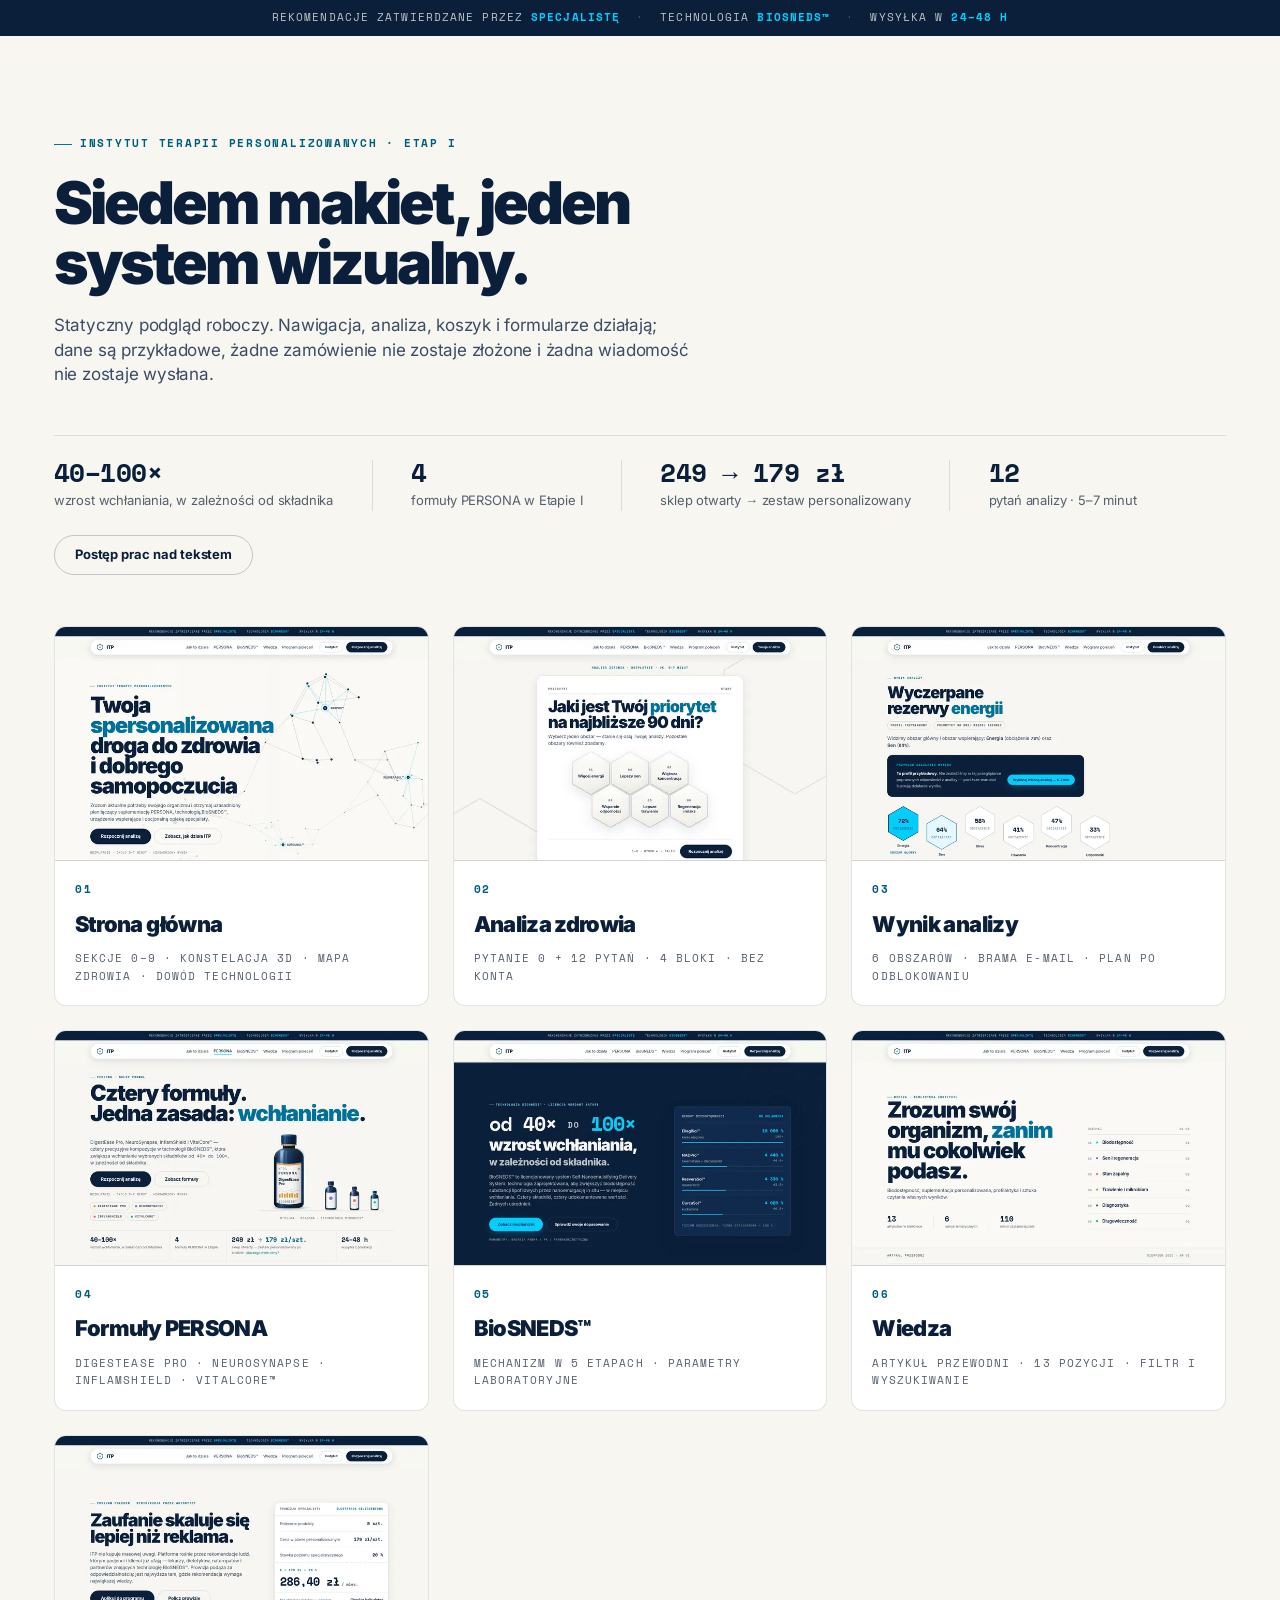
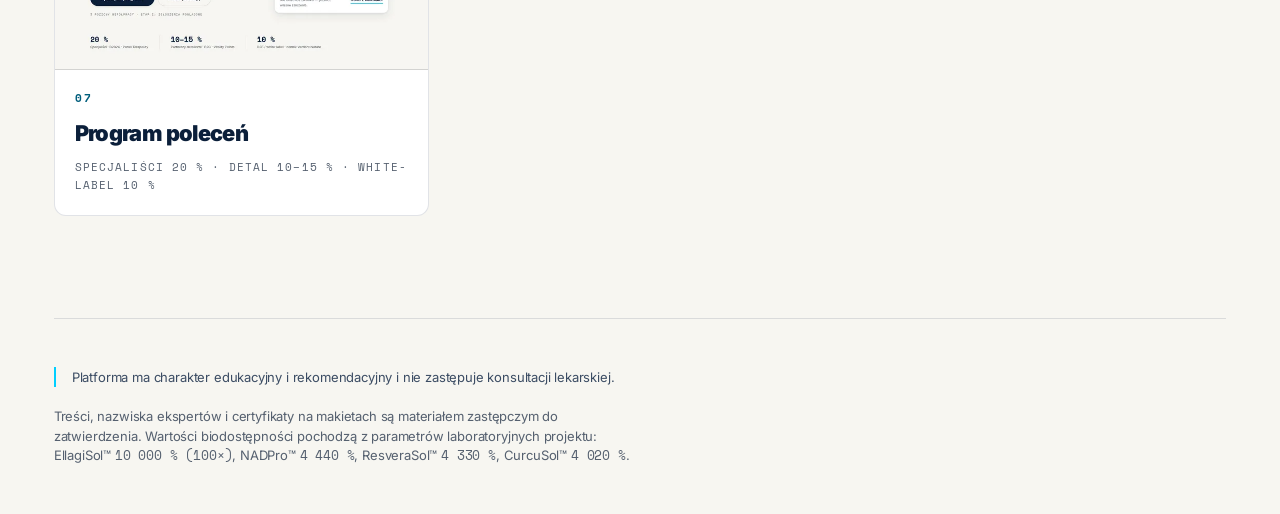
==== commit 37c06452: "Publish the round 5 prose refactor and the live progress page Seven mockups synced from the working " ====
--- a/index.html
+++ b/index.html
@@ -88,6 +88,10 @@
         <span class="stat__label">pytań analizy · 5–7 minut</span>
       </div>
     </div>
+
+    <p class="t-body-sm" style="margin-top:var(--sp-6)">
+      <a class="btn btn--ghost btn--sm" href="progress/index.html">Postęp prac nad tekstem</a>
+    </p>
   </header>
 
   <div class="grid-cards">
